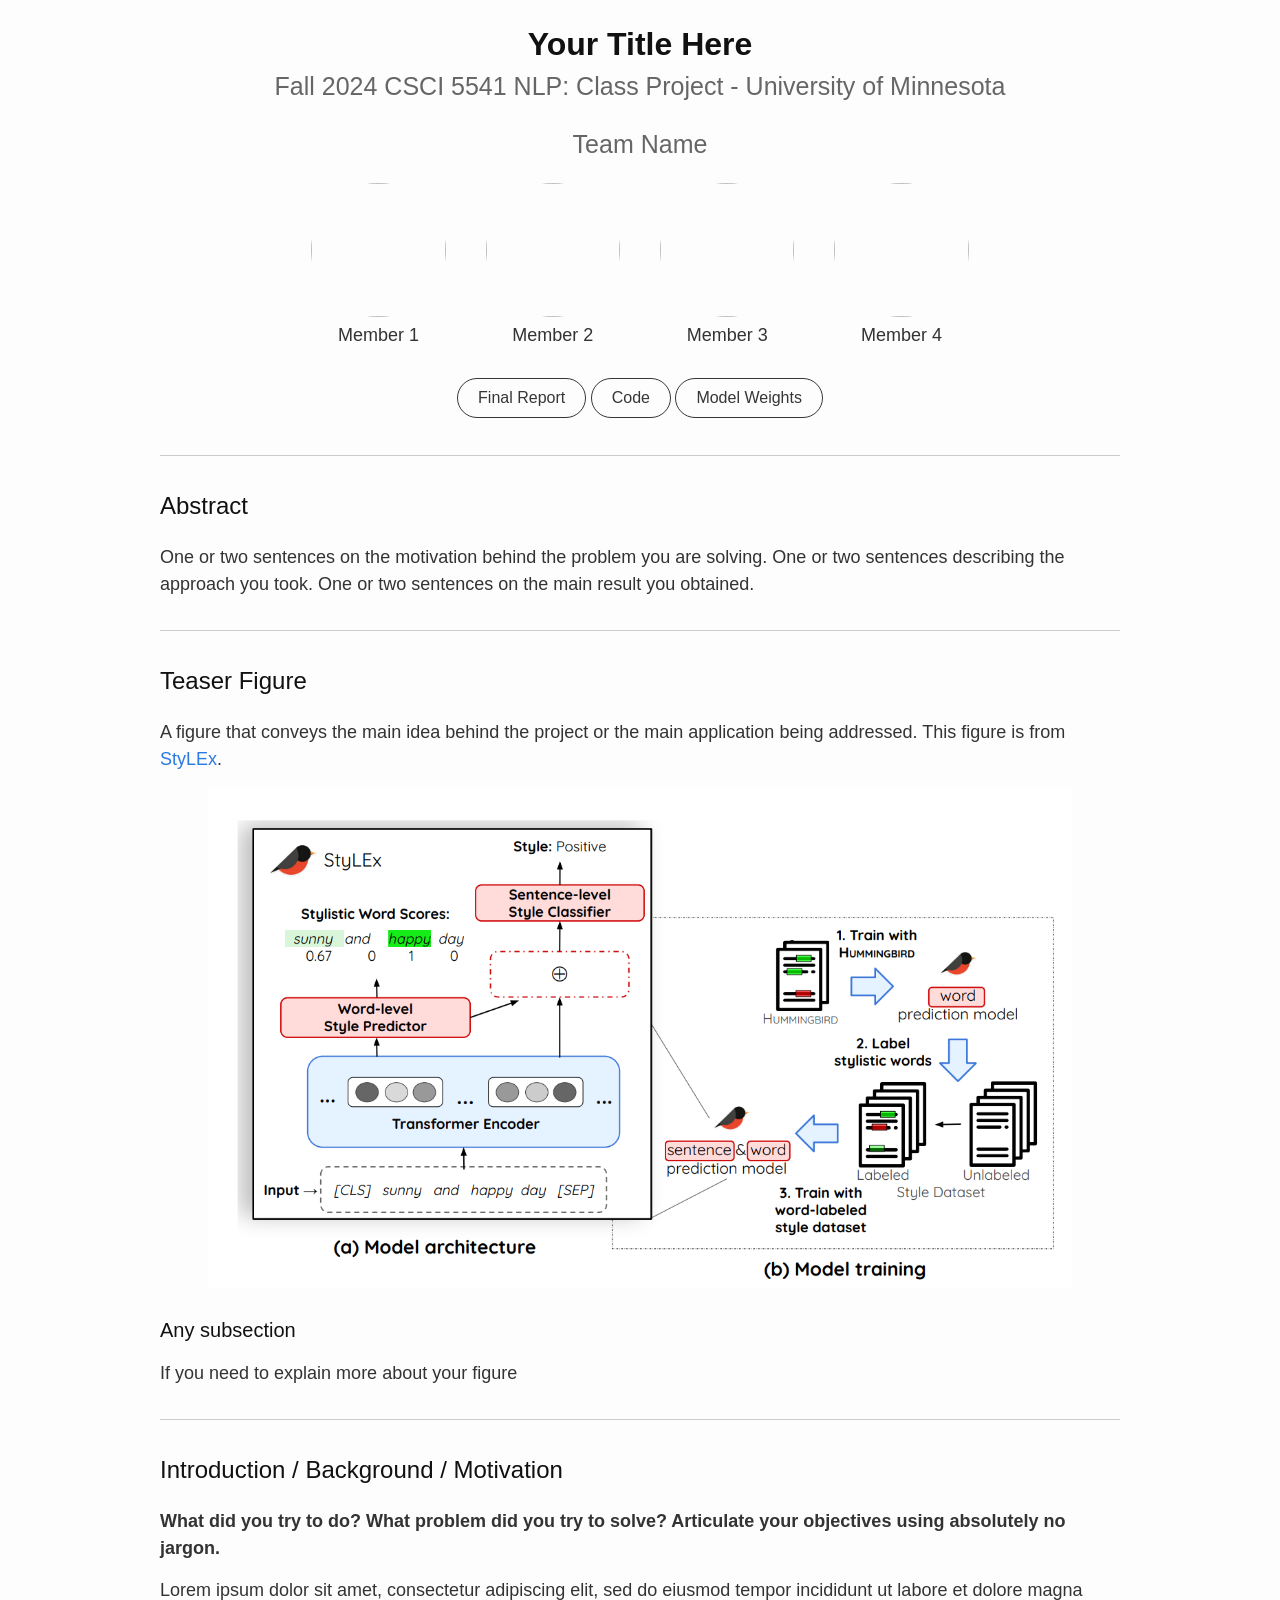
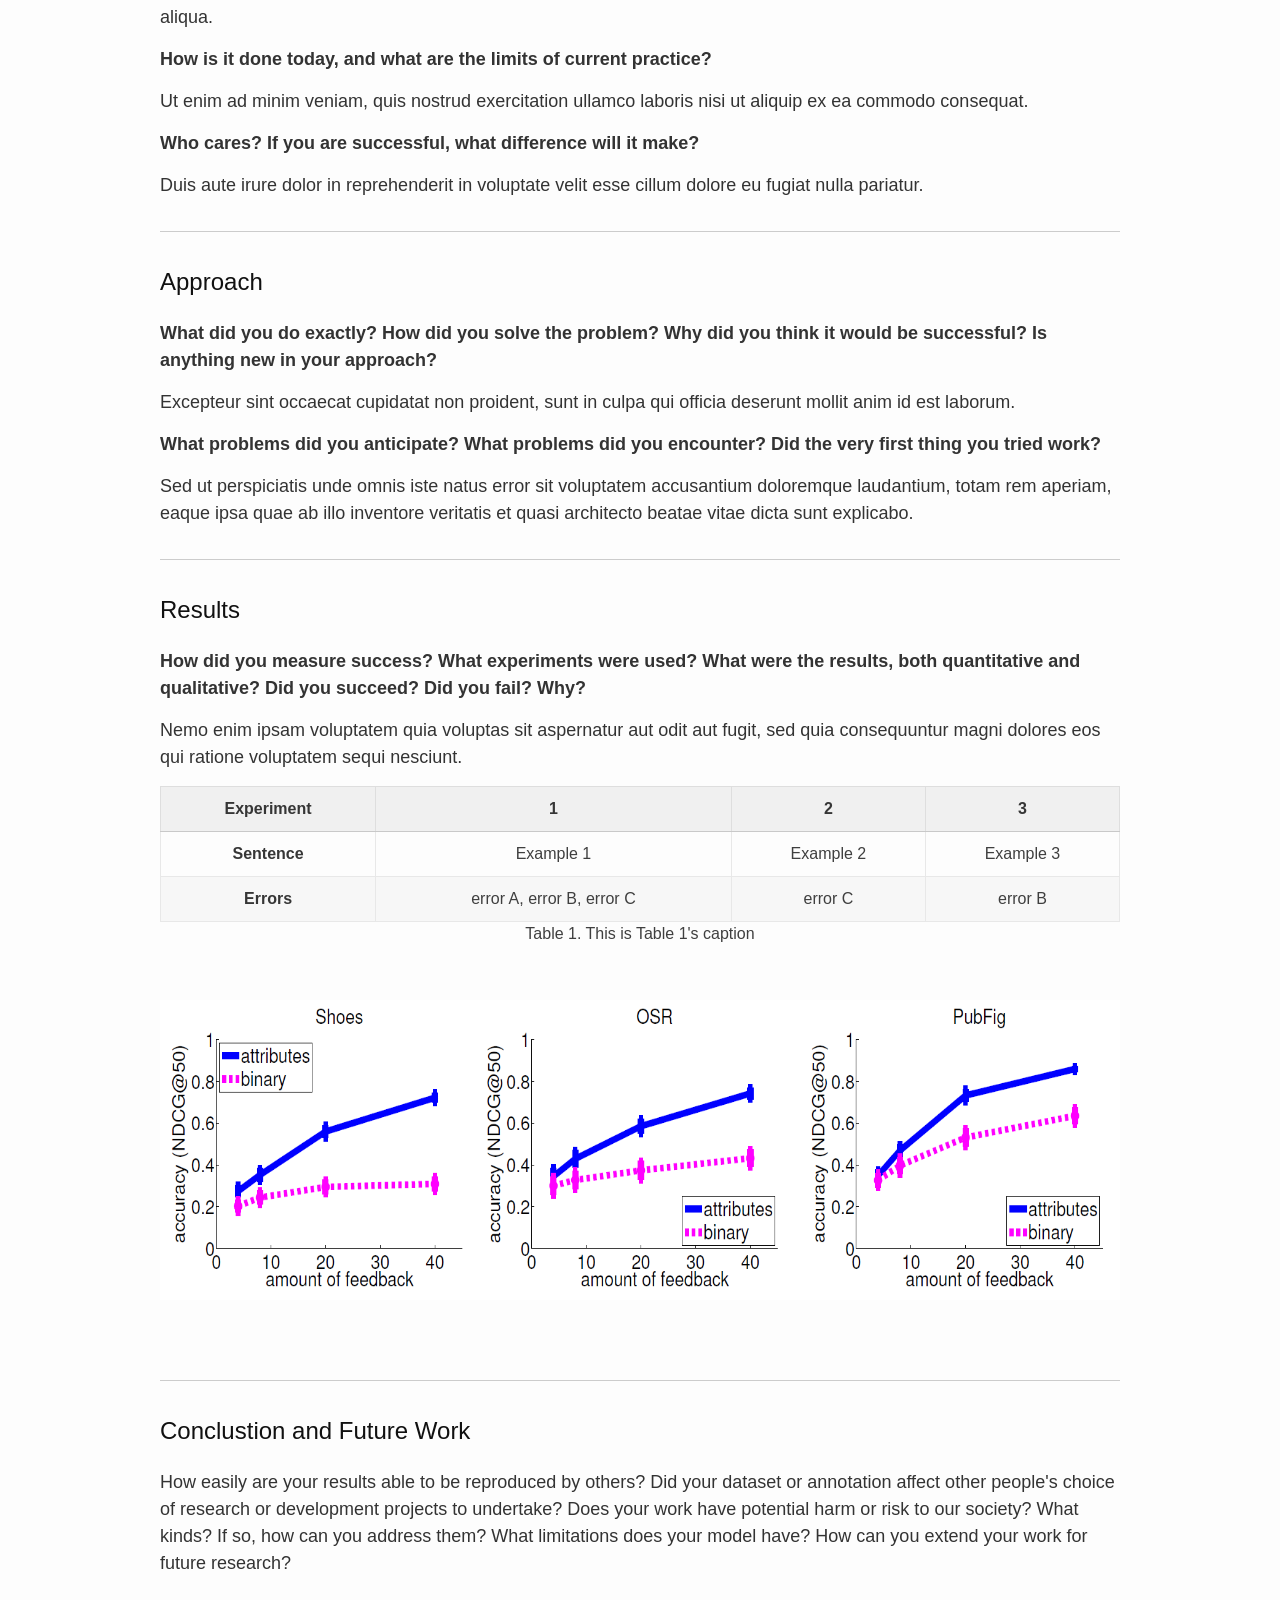
==== csci5541_webtemplate/index.html @ 24040362 "Added the website template" ====
<!DOCTYPE html>
<!-- saved from url=(0014)about:internet -->
<html lang=" en-US"><head><meta http-equiv="Content-Type" content="text/html; charset=UTF-8">
  
  <meta http-equiv="X-UA-Compatible" content="IE=edge">
  <meta name="viewport" content="width=device-width, initial-scale=1">
  <title>NLP Class Project | Fall 2024 CSCI 5541 | University of Minnesota</title>

  <link rel="stylesheet" href="./files/bulma.min.css" />

  <link rel="stylesheet" href="./files/styles.css">
  <link rel="preconnect" href="https://fonts.gstatic.com/">
  <link href="./files/css2" rel="stylesheet">
  <link href="./files/css" rel="stylesheet">


  <base href="." target="_blank"></head>


<body>
  <div>
    <div class="wrapper">
      <h1 style="font-family: &#39;Lato&#39;, sans-serif;">Your Title Here</h1>
      <h4 style="font-family: &#39;Lato&#39;, sans-serif; ">Fall 2024 CSCI 5541 NLP: Class Project - University of Minnesota</h4>
      <h4 style="font-family: &#39;Lato&#39;, sans-serif; ">Team Name</h4>

      <div class="authors-wrapper">
        
        <div class="author-container">
          <div class="author-image">
                        
              <img src="">
            
            
          </div>
          <p>
                        
              Member 1
            
          </p>
        </div>
        
        <div class="author-container">
          <div class="author-image">
            
            <img src="">
            
          </div>
          <p>
            
            Member 2
            
          </p>
        </div>
        
        <div class="author-container">
          <div class="author-image">
            
              <img src="">            
            
          </div>
          <p>
              Member 3
          </p>
        </div>
        
        <div class="author-container">
          <div class="author-image">
                        
              <img src="">
            
          </div>
          <p>
            Member 4
          </p>
        </div>
        
      </div>

      <br/>

      <div class="authors-wrapper">
        <div class="publication-links">
          <!-- Github link -->
          <span class="link-block">
            <a
              href=""
              target="_blank"
              class="external-link button is-normal is-rounded is-dark is-outlined"
            >
            <span>Final Report</span>
            </a>
          </span>
          <span class="link-block">
            <a
              href=""
              target="_blank"
              class="external-link button is-normal is-rounded is-dark is-outlined"
            >
            <span>Code</span>
            </a>
          </span>      
          <span class="link-block">
            <a
              href=""
              target="_blank"
              class="external-link button is-normal is-rounded is-dark is-outlined"
            >
            <span>Model Weights</span>
            </a>
          </span>              
        </div>
      </div>


    </div>
  </div>





  
  


  <div class="wrapper">
    <hr>
    
    <h2 id="abstract">Abstract</h2>

<p>One or two sentences on the motivation behind the problem you are solving. One or two sentences describing the approach you took. One or two sentences on the main result you obtained.</p>

<hr>

<h2 id="teaser">Teaser Figure</h2>

<p>A figure that conveys the main idea behind the project or the main application being addressed. This figure is from <a href="https://arxiv.org/pdf/2210.07469">StyLEx</a>.</p>

<p class="sys-img"><img src="./files/teaser.png" alt="imgname"></p>


<h3 id="the-timeline-and-the-highlights">Any subsection</h3>

<p>If you need to explain more about your figure</p>

<hr>

<h2 id="introduction">Introduction / Background / Motivation</h2>

<p>
<b>What did you try to do? What problem did you try to solve? Articulate your objectives using absolutely no jargon.</b>
</p>
<p>
Lorem ipsum dolor sit amet, consectetur adipiscing elit, sed do eiusmod tempor incididunt ut labore et dolore magna aliqua.
</p>

<p>
<b>How is it done today, and what are the limits of current practice?</b>
</p>
<p>
Ut enim ad minim veniam, quis nostrud exercitation ullamco laboris nisi ut aliquip ex ea commodo consequat.
<p>

<p>
<b>Who cares? If you are successful, what difference will it make?</b>
</p>
<p>
Duis aute irure dolor in reprehenderit in voluptate velit esse cillum dolore eu fugiat nulla pariatur.
</p>

<hr>

<h2 id="approach">Approach</h2>

<p>
<b>What did you do exactly? How did you solve the problem? Why did you think it would be successful? Is anything new in your approach?</b>
</p>

<p>
Excepteur sint occaecat cupidatat non proident, sunt in culpa qui officia deserunt mollit anim id est laborum.
</p>

<p>
<b>What problems did you anticipate? What problems did you encounter? Did the very first thing you tried work?</b>
</p>

<p>
Sed ut perspiciatis unde omnis iste natus error sit voluptatem accusantium doloremque laudantium, totam rem aperiam, eaque ipsa quae ab illo inventore veritatis et quasi architecto beatae vitae dicta sunt explicabo.
</p>

<hr>
    
<h2 id="results">Results</h2>
<p>
<b>How did you measure success? What experiments were used? What were the results, both quantitative and qualitative? Did you succeed? Did you fail? Why?</b>
</p>
<p>
Nemo enim ipsam voluptatem quia voluptas sit aspernatur aut odit aut fugit, sed quia consequuntur magni dolores eos qui ratione voluptatem sequi nesciunt.
</p>
<table>
  <thead>
    <tr>
      <th style="text-align: center"><strong>Experiment</strong></th>
      <th style="text-align: center">1</th>
      <th style="text-align: center">2</th>
      <th style="text-align: center">3</th>
    </tr>
  </thead>
  <tbody>
    <tr>
      <td style="text-align: center"><strong>Sentence</strong></td>
      <td style="text-align: center">Example 1</td>
      <td style="text-align: center">Example 2</td>
      <td style="text-align: center">Example 3</td>
    </tr>
    <tr>
      <td style="text-align: center"><strong>Errors</strong></td>
      <td style="text-align: center">error A, error B, error C</td>
      <td style="text-align: center">error C</td>
      <td style="text-align: center">error B</td>
    </tr>
  </tbody>
  <caption>Table 1. This is Table 1's caption</caption>
</table>
<br>
<div style="text-align: center;">
<img style="height: 300px;" alt="" src="./files/results.png">
</div>
<br><br>

<hr>



<h2 id="conclusion">Conclustion and Future Work</h2>
<p>

  How easily are your results able to be reproduced by others?
  Did your dataset or annotation affect other people's choice of research or development projects to undertake?
  Does your work have potential harm or risk to our society? What kinds? If so, how can you address them?
  What limitations does your model have? How can you extend your work for future research?</p>


<hr>


  </div>
  


</body></html>
---- csci5541_webtemplate/files/styles.css ----
/** Reset some basic elements */
body, h1, h2, h3, h4, h5, h6, p, blockquote, pre, hr, dl, dd, ol, ul, figure { margin: 0; padding: 0; }

/** Basic styling */
body { font: 400 16px/1.5 -apple-system, BlinkMacSystemFont, "Segoe UI", Roboto, Helvetica, Arial, sans-serif, "Apple Color Emoji", "Segoe UI Emoji", "Segoe UI Symbol"; color: #111; background-color: #fdfdfd; -webkit-text-size-adjust: 100%; -webkit-font-feature-settings: "kern" 1; -moz-font-feature-settings: "kern" 1; -o-font-feature-settings: "kern" 1; font-feature-settings: "kern" 1; font-kerning: normal; display: flex; min-height: 100vh; flex-direction: column; }

/** Set `margin-bottom` to maintain vertical rhythm */
h1, h2, h3, h4, h5, h6, p, blockquote, pre, ul, ol, dl, figure, .highlight { margin-bottom: 15px; }

/** `main` element */
main { display: block; /* Default value of `display` of `main` element is 'inline' in IE 11. */ }

/** Images */
img { max-width: 100%; vertical-align: middle; }

/** Figures */
figure > img { display: block; }

figcaption { font-size: 14px; }

/** Lists */
ul, ol { margin-left: 30px; }

li > ul, li > ol { margin-bottom: 0; }

/** Headings */
h1, h2, h3, h4, h5, h6 { font-weight: 400; }

/** Links */
a { color: #2a7ae2; text-decoration: none; }

a:visited { color: #1756a9; }

a:hover { color: #111; text-decoration: underline; }

.social-media-list a:hover { text-decoration: none; }

.social-media-list a:hover .username { text-decoration: underline; }

/** Blockquotes */
blockquote { color: #828282; border-left: 4px solid #e8e8e8; padding-left: 15px; font-size: 18px; letter-spacing: -1px; font-style: italic; }

blockquote > :last-child { margin-bottom: 0; }

/** Code formatting */
pre, code { font-size: 15px; border: 1px solid #e8e8e8; border-radius: 3px; background-color: #eef; }

code { padding: 1px 5px; }

pre { padding: 8px 12px; overflow-x: auto; }

pre > code { border: 0; padding-right: 0; padding-left: 0; }

/** Wrapper */
.wrapper { max-width: -webkit-calc(800px - (30px * 2)); max-width: calc(800px - (30px * 2)); margin-right: auto; margin-left: auto; padding-right: 30px; padding-left: 30px; }

@media screen and (max-width: 800px) { .wrapper { max-width: -webkit-calc(800px - (30px)); max-width: calc(800px - (30px)); padding-right: 15px; padding-left: 15px; } }

/** Clearfix */
.footer-col-wrapper:after, .wrapper:after { content: ""; display: table; clear: both; }

/** Icons */
.svg-icon { width: 16px; height: 16px; display: inline-block; fill: #828282; padding-right: 5px; vertical-align: text-top; }

.social-media-list li + li { padding-top: 5px; }

/** Tables */
table { margin-bottom: 30px; width: 100%; text-align: left; color: #3f3f3f; border-collapse: collapse; border: 1px solid #e8e8e8; }

table tr:nth-child(even) { background-color: #f7f7f7; }

table th, table td { padding: 10px 15px; }

table th { background-color: #f0f0f0; border: 1px solid #dedede; border-bottom-color: #c9c9c9; }

table td { border: 1px solid #e8e8e8; }

/** Site header */
.site-header { border-top: 5px solid #424242; border-bottom: 1px solid #e8e8e8; min-height: 55.95px; position: relative; }

.site-title { font-size: 26px; font-weight: 300; line-height: 54px; letter-spacing: -1px; margin-bottom: 0; float: left; }

.site-title, .site-title:visited { color: #424242; }

.site-nav { float: right; line-height: 54px; }

.site-nav .nav-trigger { display: none; }

.site-nav .menu-icon { display: none; }

.site-nav .page-link { color: #111; line-height: 1.5; }

.site-nav .page-link:not(:last-child) { margin-right: 20px; }

@media screen and (max-width: 600px) { .site-nav { position: absolute; top: 9px; right: 15px; background-color: #fdfdfd; border: 1px solid #e8e8e8; border-radius: 5px; text-align: right; } .site-nav label[for="nav-trigger"] { display: block; float: right; width: 36px; height: 36px; z-index: 2; cursor: pointer; } .site-nav .menu-icon { display: block; float: right; width: 36px; height: 26px; line-height: 0; padding-top: 10px; text-align: center; } .site-nav .menu-icon > svg { fill: #424242; } .site-nav input ~ .trigger { clear: both; display: none; } .site-nav input:checked ~ .trigger { display: block; padding-bottom: 5px; } .site-nav .page-link { display: block; padding: 5px 10px; margin-left: 20px; } .site-nav .page-link:not(:last-child) { margin-right: 0; } }

/** Site footer */
.site-footer { border-top: 1px solid #e8e8e8; padding: 30px 0; }

.footer-heading { font-size: 18px; margin-bottom: 15px; }

.contact-list, .social-media-list { list-style: none; margin-left: 0; }

.footer-col-wrapper { font-size: 15px; color: #828282; margin-left: -15px; }

.footer-col { float: left; margin-bottom: 15px; padding-left: 15px; }

.footer-col-1 { width: -webkit-calc(35% - (30px / 2)); width: calc(35% - (30px / 2)); }

.footer-col-2 { width: -webkit-calc(20% - (30px / 2)); width: calc(20% - (30px / 2)); }

.footer-col-3 { width: -webkit-calc(45% - (30px / 2)); width: calc(45% - (30px / 2)); }

@media screen and (max-width: 800px) { .footer-col-1, .footer-col-2 { width: -webkit-calc(50% - (30px / 2)); width: calc(50% - (30px / 2)); } .footer-col-3 { width: -webkit-calc(100% - (30px / 2)); width: calc(100% - (30px / 2)); } }

@media screen and (max-width: 600px) { .footer-col { float: none; width: -webkit-calc(100% - (30px / 2)); width: calc(100% - (30px / 2)); } }

/** Page content */
.page-content { padding: 30px 0; flex: 1; }

.page-heading { font-size: 32px; }

.post-list-heading { font-size: 28px; }

.post-list { margin-left: 0; list-style: none; }

.post-list > li { margin-bottom: 30px; }

.post-meta { font-size: 14px; color: #828282; }

.post-link { display: block; font-size: 24px; }

/** Posts */
.post-header { margin-bottom: 30px; }

.post-title { font-size: 42px; letter-spacing: -1px; line-height: 1; }

@media screen and (max-width: 800px) { .post-title { font-size: 36px; } }

.post-content { margin-bottom: 30px; }

.post-content h2 { font-size: 32px; }

@media screen and (max-width: 800px) { .post-content h2 { font-size: 28px; } }

.post-content h3 { font-size: 26px; }

@media screen and (max-width: 800px) { .post-content h3 { font-size: 22px; } }

.post-content h4 { font-size: 20px; }

@media screen and (max-width: 800px) { .post-content h4 { font-size: 18px; } }

/** Syntax highlighting styles */
.highlight { background: #fff; }

.highlighter-rouge .highlight { background: #eef; }

.highlight .c { color: #998; font-style: italic; }

.highlight .err { color: #a61717; background-color: #e3d2d2; }

.highlight .k { font-weight: bold; }

.highlight .o { font-weight: bold; }

.highlight .cm { color: #998; font-style: italic; }

.highlight .cp { color: #999; font-weight: bold; }

.highlight .c1 { color: #998; font-style: italic; }

.highlight .cs { color: #999; font-weight: bold; font-style: italic; }

.highlight .gd { color: #000; background-color: #fdd; }

.highlight .gd .x { color: #000; background-color: #faa; }

.highlight .ge { font-style: italic; }

.highlight .gr { color: #a00; }

.highlight .gh { color: #999; }

.highlight .gi { color: #000; background-color: #dfd; }

.highlight .gi .x { color: #000; background-color: #afa; }

.highlight .go { color: #888; }

.highlight .gp { color: #555; }

.highlight .gs { font-weight: bold; }

.highlight .gu { color: #aaa; }

.highlight .gt { color: #a00; }

.highlight .kc { font-weight: bold; }

.highlight .kd { font-weight: bold; }

.highlight .kp { font-weight: bold; }

.highlight .kr { font-weight: bold; }

.highlight .kt { color: #458; font-weight: bold; }

.highlight .m { color: #099; }

.highlight .s { color: #d14; }

.highlight .na { color: #008080; }

.highlight .nb { color: #0086B3; }

.highlight .nc { color: #458; font-weight: bold; }

.highlight .no { color: #008080; }

.highlight .ni { color: #800080; }

.highlight .ne { color: #900; font-weight: bold; }

.highlight .nf { color: #900; font-weight: bold; }

.highlight .nn { color: #555; }

.highlight .nt { color: #000080; }

.highlight .nv { color: #008080; }

.highlight .ow { font-weight: bold; }

.highlight .w { color: #bbb; }

.highlight .mf { color: #099; }

.highlight .mh { color: #099; }

.highlight .mi { color: #099; }

.highlight .mo { color: #099; }

.highlight .sb { color: #d14; }

.highlight .sc { color: #d14; }

.highlight .sd { color: #d14; }

.highlight .s2 { color: #d14; }

.highlight .se { color: #d14; }

.highlight .sh { color: #d14; }

.highlight .si { color: #d14; }

.highlight .sx { color: #d14; }

.highlight .sr { color: #009926; }

.highlight .s1 { color: #d14; }

.highlight .ss { color: #990073; }

.highlight .bp { color: #999; }

.highlight .vc { color: #008080; }

.highlight .vg { color: #008080; }

.highlight .vi { color: #008080; }

.highlight .il { color: #099; }

.wrapper { max-width: calc(1000px - (10px * 2)); padding-right: 10px; padding-left: 10px; }

h1 { font-weight: bold; font-size: 32px; margin-top: 20px; margin-bottom: 0px; text-align: center; }

hr { margin-top: 32px; margin-bottom: 32px; background-color: #ccc; border: 0px; height: 1px; }

h4 { color: #666; font-size: 25px; margin-bottom: 20px; text-align: center; }

h2 { font-size: 24px; margin-bottom: 20px; }

h3 { font-size: 20px; padding-top: 12px; }

p { font-size: 18px; color: #333; font-weight: 300; }

.video-wrapper { text-align: center; margin-bottom: 20px; position: relative; width: 100%; padding-bottom: 56.25%; }

iframe { position: absolute; width: 100%; height: 100%; left: 0; top: 0; }

.links-wrapper { display: flex; flex-direction: row; align-items: flex-start; justify-content: center; gap: 40px; text-align: center; }


.authors-wrapper { display: flex; flex-direction: row; align-items: flex-start; justify-content: center; gap: 40px; text-align: center; }


.author-container { width: 14%; align-self: flex-start; }

.author-container p { margin-bottom: 0px; font-size: 18px; }

.author-image { position: relative; width: 100%; padding-bottom: 100%; margin-bottom: 5px; }

.author-image img { position: absolute; width: 100%; height: 100%; top: 0; left: 0; border-radius: 50%; }

.center { text-align: center; }

.acknowledgement { color: #999; font-size: 12px; }

.logos { text-align: center; }

.logos img { padding: 0 4px 0 4px; height: 28px; }

.img-left { display: inline-block; width: 45%; }

.text-right { display: inline-block; width: calc(54% - 16px); margin-left: 16px; vertical-align: middle; }

.quote { width: 70%; margin-left: 15%; }

pre { display: block; font-size: 14px; color: #333; word-break: break-all; word-wrap: break-word; background-color: #f5f5f5; border: 1px solid #ccc; border-radius: 4px; }

.sys-img { width: 90%; margin-left: 5%; }

.sys-img-small { width: 70%; margin-left: 15%; }

.sys-icon-img img { width: 25px; }

.links p { margin-bottom: 10px; }

@media (max-width: 600px) { h4 { font-size: 20px; } h2 { font-size: 20px; } h3 { font-size: 16px; } p { font-size: 14px; } .author-container p { font-size: 10px; } pre { font-size: 10px; } .wrapper { max-width: calc(100vw - 20px); padding-right: 10px; padding-left: 10px; } .authors-wrapper { display: flex; flex-direction: row; align-items: flex-start; justify-content: center; gap: 10px; text-align: center; } .author-container { width: 12%; align-self: flex-start; } .img-left { display: block; text-align: center; width: 70%; margin-left: 15%; } .text-right { width: 100%; margin-left: 0px; } .sys-img { width: 100%; margin-left: 0; } }

caption {
    caption-side: bottom;
}
/*# sourceMappingURL=styles.css.map */




.link-block a {
    margin-top: 5px;
    margin-bottom: 5px;
}
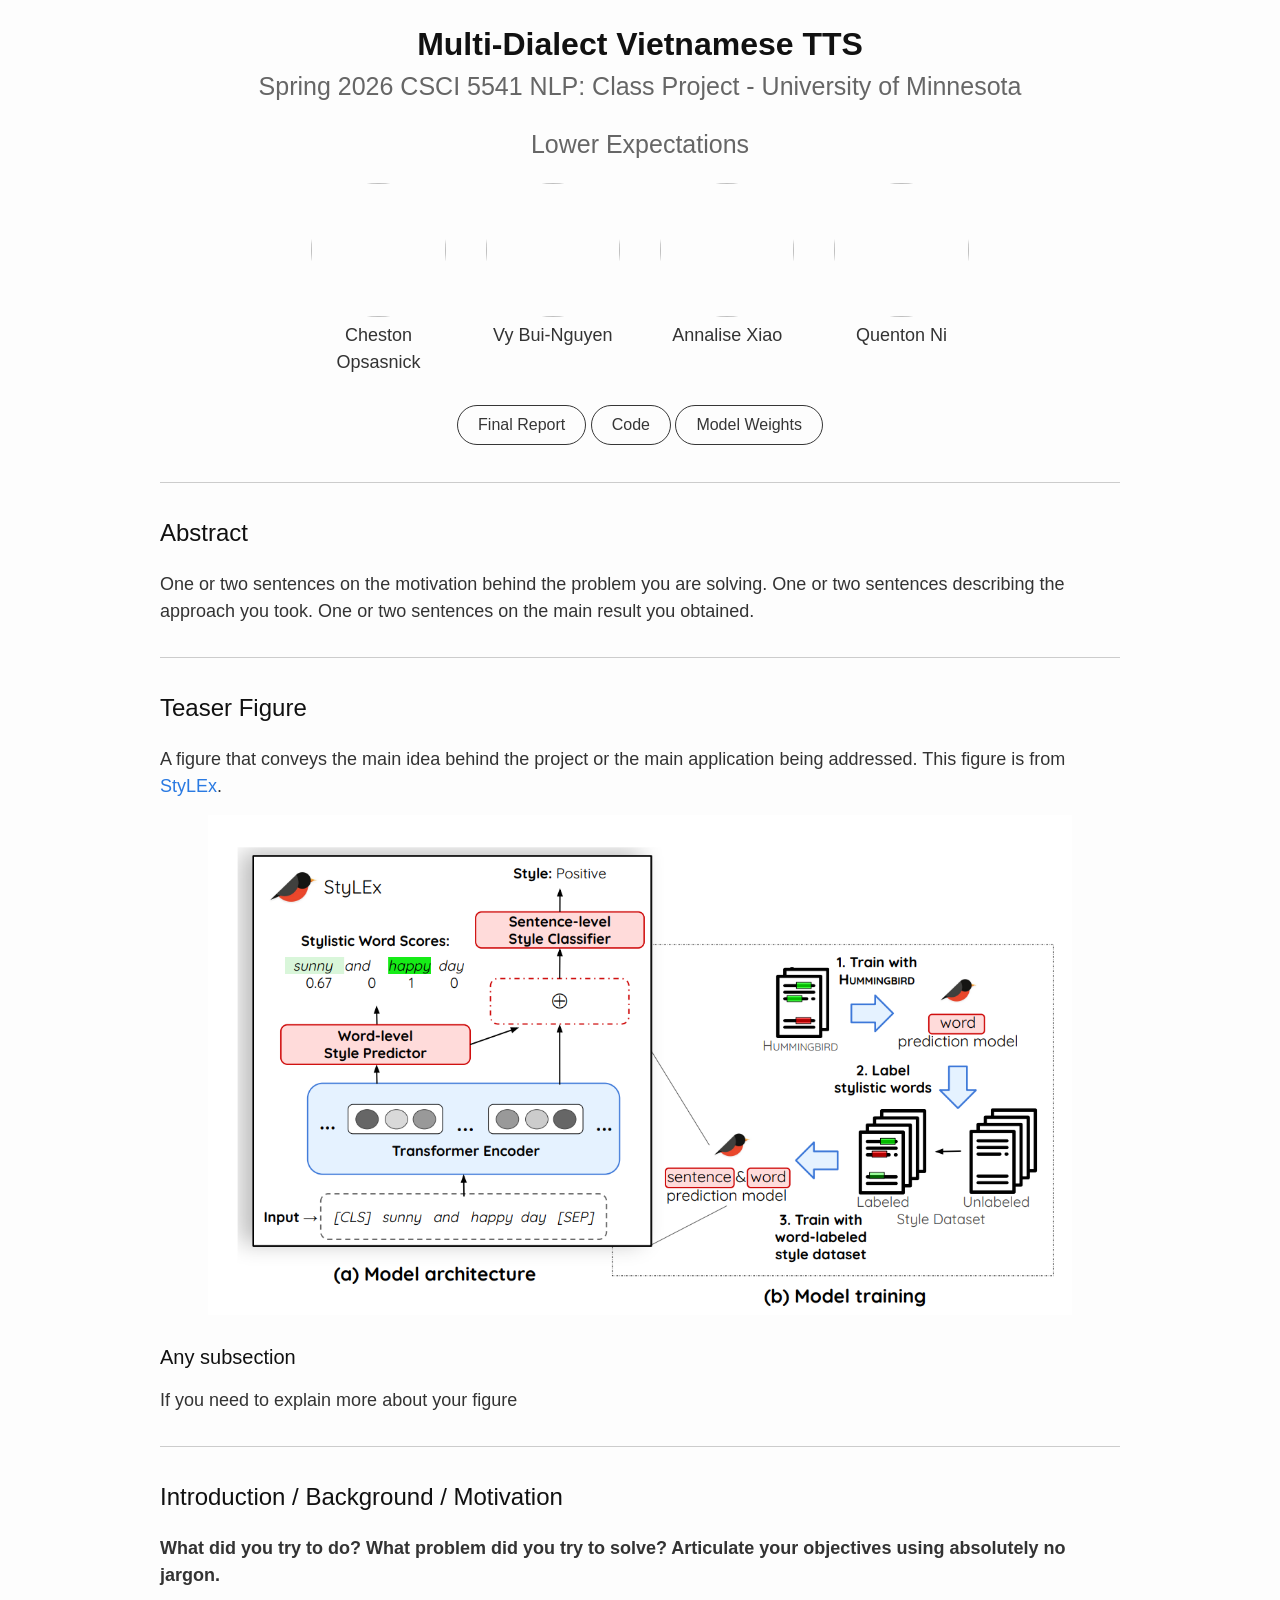
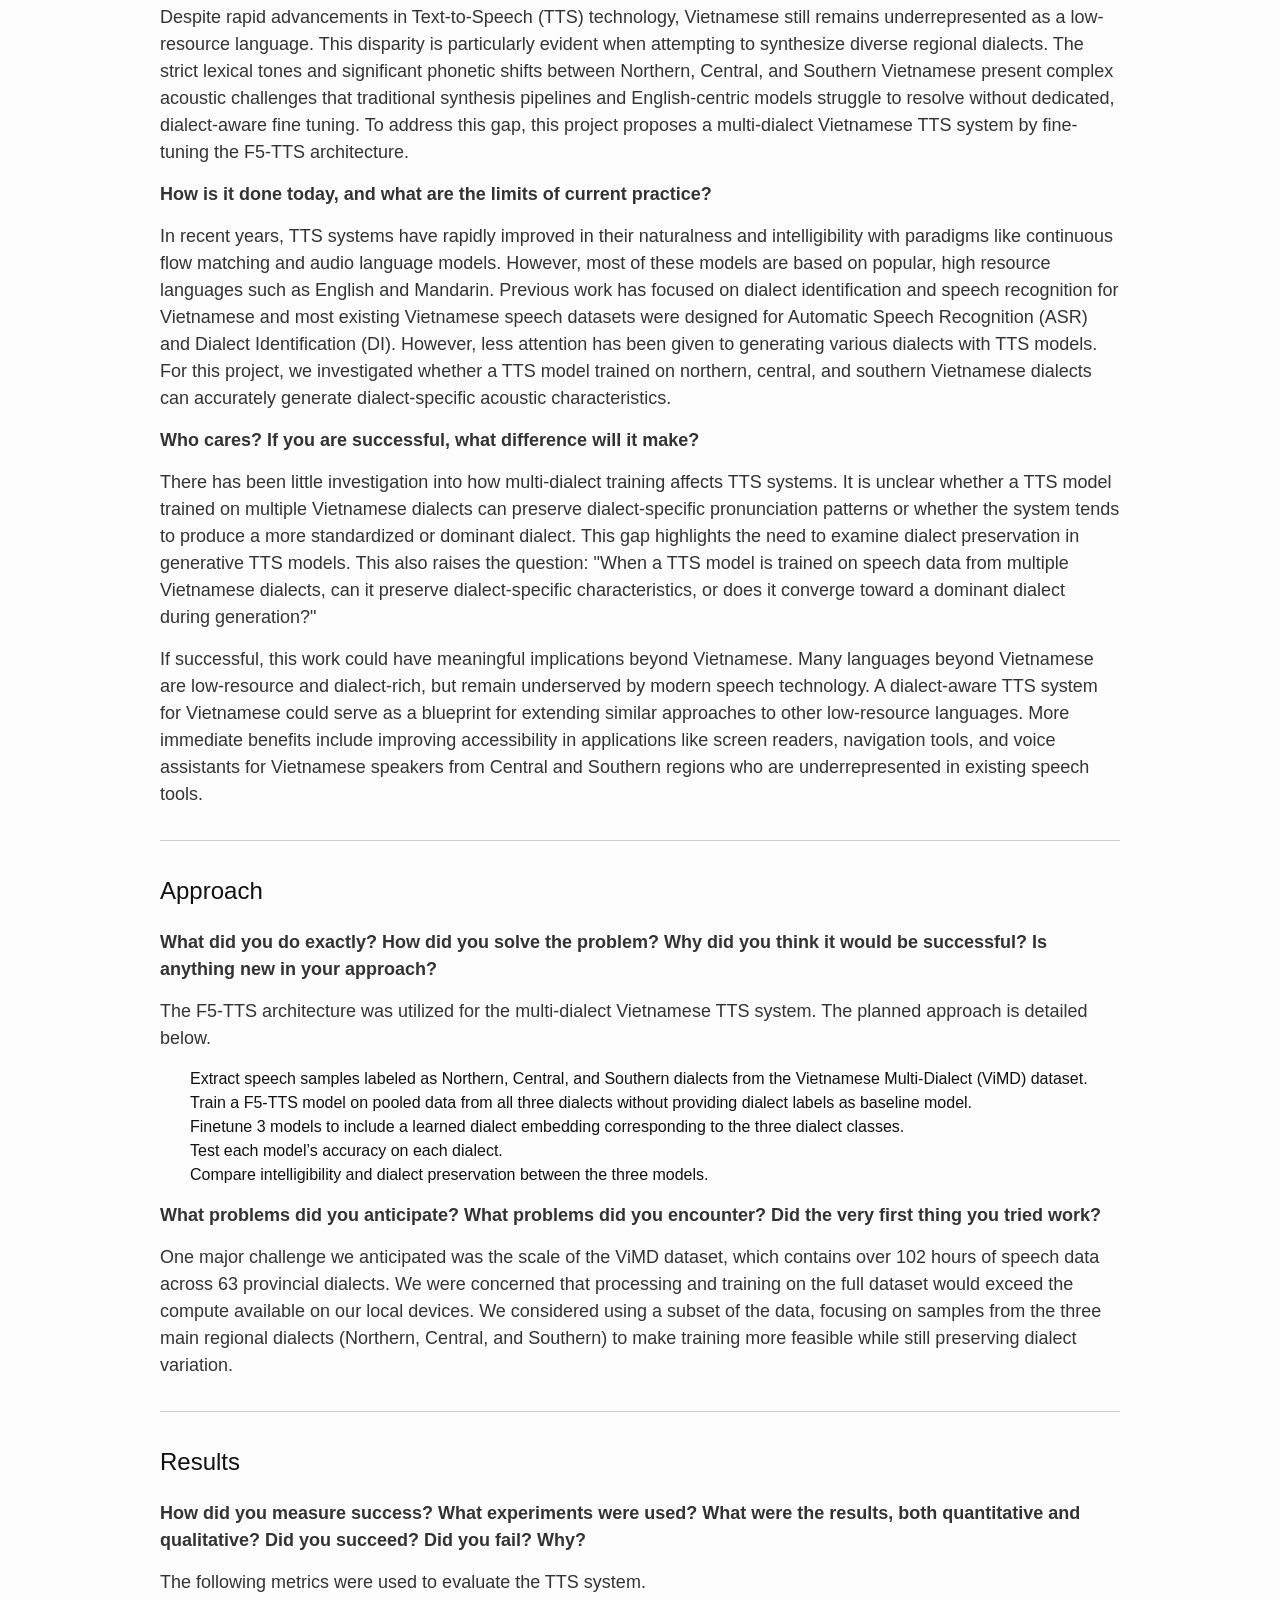
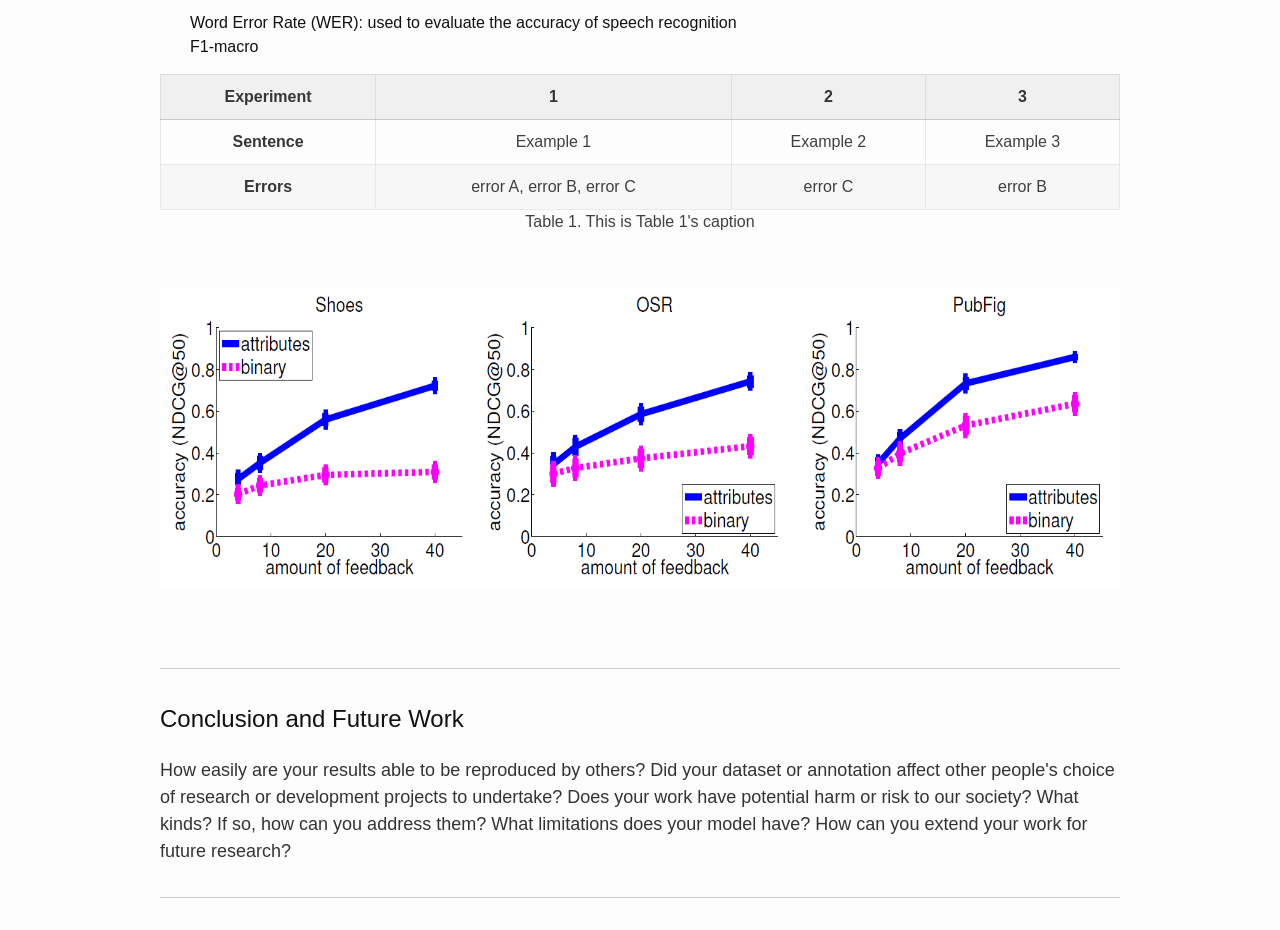
==== commit bab16631: "initial fill-in for the webpage" ====
--- a/csci5541_webtemplate/index.html
+++ b/csci5541_webtemplate/index.html
@@ -4,7 +4,7 @@
   
   <meta http-equiv="X-UA-Compatible" content="IE=edge">
   <meta name="viewport" content="width=device-width, initial-scale=1">
-  <title>NLP Class Project | Fall 2024 CSCI 5541 | University of Minnesota</title>
+  <title>NLP Class Project | Spring 2026 CSCI 5541 | University of Minnesota</title>
 
   <link rel="stylesheet" href="./files/bulma.min.css" />
 
@@ -20,9 +20,9 @@
 <body>
   <div>
     <div class="wrapper">
-      <h1 style="font-family: &#39;Lato&#39;, sans-serif;">Your Title Here</h1>
-      <h4 style="font-family: &#39;Lato&#39;, sans-serif; ">Fall 2024 CSCI 5541 NLP: Class Project - University of Minnesota</h4>
-      <h4 style="font-family: &#39;Lato&#39;, sans-serif; ">Team Name</h4>
+      <h1 style="font-family: &#39;Lato&#39;, sans-serif;">Multi-Dialect Vietnamese TTS</h1>
+      <h4 style="font-family: &#39;Lato&#39;, sans-serif; ">Spring 2026 CSCI 5541 NLP: Class Project - University of Minnesota</h4>
+      <h4 style="font-family: &#39;Lato&#39;, sans-serif; ">Lower Expectations</h4>
 
       <div class="authors-wrapper">
         
@@ -35,7 +35,7 @@
           </div>
           <p>
                         
-              Member 1
+              Cheston Opsasnick
             
           </p>
         </div>
@@ -48,7 +48,7 @@
           </div>
           <p>
             
-            Member 2
+            Vy Bui-Nguyen
             
           </p>
         </div>
@@ -60,7 +60,7 @@
             
           </div>
           <p>
-              Member 3
+              Annalise Xiao
           </p>
         </div>
         
@@ -71,7 +71,7 @@
             
           </div>
           <p>
-            Member 4
+            Quenton Ni
           </p>
         </div>
         
@@ -117,13 +117,6 @@
   </div>
 
 
-
-
-
-  
-  
-
-
   <div class="wrapper">
     <hr>
     
@@ -152,21 +145,30 @@
 <b>What did you try to do? What problem did you try to solve? Articulate your objectives using absolutely no jargon.</b>
 </p>
 <p>
-Lorem ipsum dolor sit amet, consectetur adipiscing elit, sed do eiusmod tempor incididunt ut labore et dolore magna aliqua.
+Despite rapid advancements in Text-to-Speech (TTS) technology, Vietnamese still remains underrepresented as a low-resource language. This disparity is particularly evident when attempting to synthesize diverse regional dialects. 
+The strict lexical tones and significant phonetic shifts between Northern, Central, and Southern Vietnamese present complex acoustic challenges that traditional synthesis pipelines and English-centric models struggle to resolve without dedicated, dialect-aware fine tuning.
+To address this gap, this project proposes a multi-dialect Vietnamese TTS system by fine-tuning the F5-TTS architecture. 
 </p>
 
 <p>
 <b>How is it done today, and what are the limits of current practice?</b>
 </p>
 <p>
-Ut enim ad minim veniam, quis nostrud exercitation ullamco laboris nisi ut aliquip ex ea commodo consequat.
+In recent years, TTS systems have rapidly improved in their naturalness and intelligibility with paradigms like continuous flow matching and audio language models.  However, most of these models are based on popular, high resource languages such as English and Mandarin.
+Previous work has focused on dialect identification and speech recognition for Vietnamese and most existing Vietnamese speech datasets were designed for Automatic Speech Recognition (ASR) and Dialect Identification (DI).
+However, less attention has been given to generating various dialects with TTS models. For this project, we investigated whether a TTS model trained on northern, central, and southern Vietnamese dialects can accurately generate dialect-specific acoustic characteristics. 
 <p>
 
 <p>
 <b>Who cares? If you are successful, what difference will it make?</b>
 </p>
 <p>
-Duis aute irure dolor in reprehenderit in voluptate velit esse cillum dolore eu fugiat nulla pariatur.
+There has been little investigation into how multi-dialect training affects TTS systems. It is unclear whether a TTS model trained on multiple Vietnamese dialects can preserve dialect-specific pronunciation patterns or whether the system tends to produce a more standardized or dominant dialect. 
+This gap highlights the need to examine dialect preservation in generative TTS models. This also raises the question: "When a TTS model is trained on speech data from multiple Vietnamese dialects, can it preserve dialect-specific characteristics, or does it converge toward a dominant dialect during generation?"
+</p>
+<p>
+If successful, this work could have meaningful implications beyond Vietnamese. Many languages beyond Vietnamese are low-resource and dialect-rich, but remain underserved by modern speech technology. A dialect-aware TTS system for Vietnamese could serve as a blueprint for extending similar approaches to other low-resource languages.
+More immediate benefits include improving accessibility in applications like screen readers, navigation tools, and voice assistants for Vietnamese speakers from Central and Southern regions who are underrepresented in existing speech tools.
 </p>
 
 <hr>
@@ -178,7 +180,15 @@
 </p>
 
 <p>
-Excepteur sint occaecat cupidatat non proident, sunt in culpa qui officia deserunt mollit anim id est laborum.
+The F5-TTS architecture was utilized for the multi-dialect Vietnamese TTS system.
+The planned approach is detailed below.
+  <ul>
+    <li>Extract speech samples labeled as Northern, Central, and Southern dialects from the Vietnamese Multi-Dialect (ViMD) dataset.</li>
+    <li>Train a F5-TTS model on pooled data from all three dialects without providing dialect labels as baseline model.</li>
+    <li>Finetune 3 models to include a learned dialect embedding corresponding to the three dialect classes.</li>
+    <li>Test each model’s accuracy on each dialect.</li>
+    <li>Compare intelligibility and dialect preservation between the three models.</li>
+  </ul> 
 </p>
 
 <p>
@@ -186,7 +196,8 @@
 </p>
 
 <p>
-Sed ut perspiciatis unde omnis iste natus error sit voluptatem accusantium doloremque laudantium, totam rem aperiam, eaque ipsa quae ab illo inventore veritatis et quasi architecto beatae vitae dicta sunt explicabo.
+One major challenge we anticipated was the scale of the ViMD dataset, which contains over 102 hours of speech data across 63 provincial dialects. We were concerned that processing and training on the full dataset would exceed the compute available on our local devices.
+We considered using a subset of the data, focusing on samples from the three main regional dialects (Northern, Central, and Southern) to make training more feasible while still preserving dialect variation.
 </p>
 
 <hr>
@@ -196,8 +207,13 @@
 <b>How did you measure success? What experiments were used? What were the results, both quantitative and qualitative? Did you succeed? Did you fail? Why?</b>
 </p>
 <p>
-Nemo enim ipsam voluptatem quia voluptas sit aspernatur aut odit aut fugit, sed quia consequuntur magni dolores eos qui ratione voluptatem sequi nesciunt.
-</p>
+The following metrics were used to evaluate the TTS system.
+<ul>
+  <li>Word Error Rate (WER): used to evaluate the accuracy of speech recognition</li>
+  <li>F1-macro</li>
+</ul>
+</p>
+
 <table>
   <thead>
     <tr>
@@ -233,7 +249,7 @@
 
 
 
-<h2 id="conclusion">Conclustion and Future Work</h2>
+<h2 id="conclusion">Conclusion and Future Work</h2>
 <p>
 
   How easily are your results able to be reproduced by others?
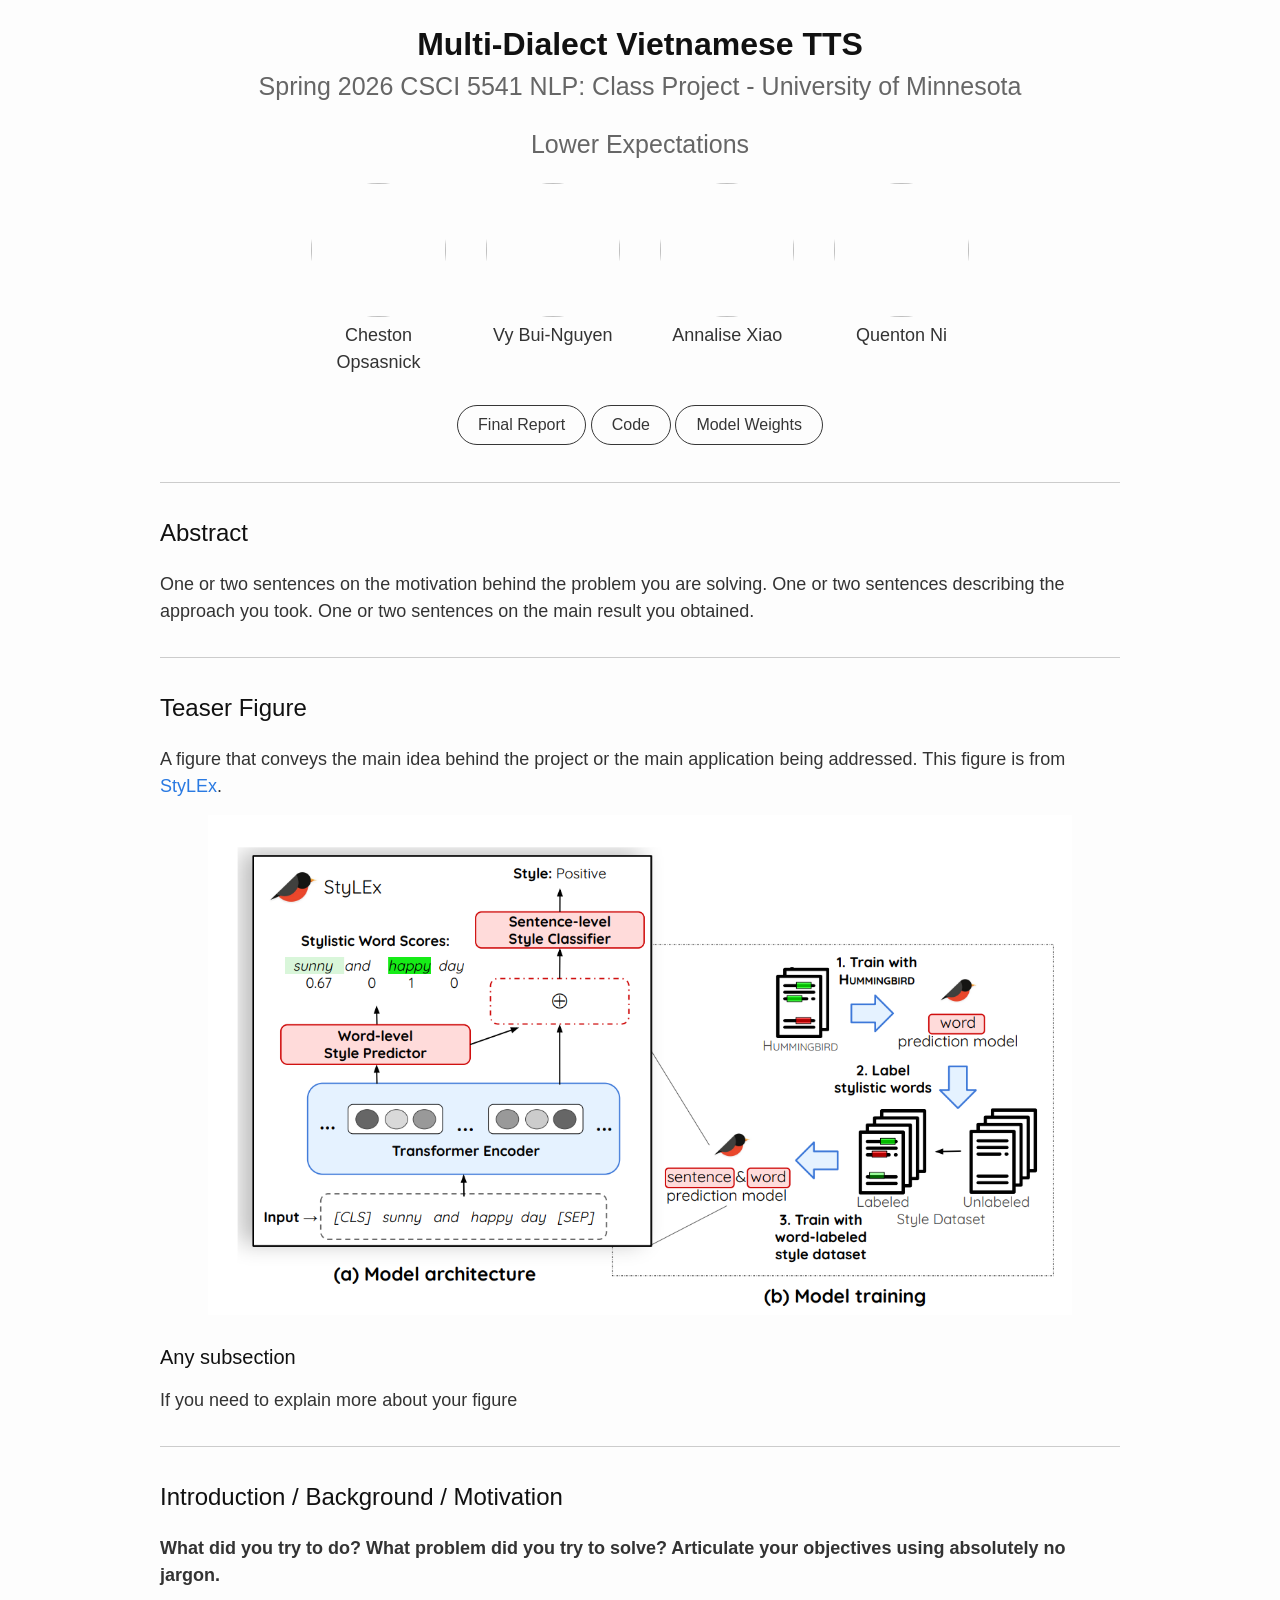
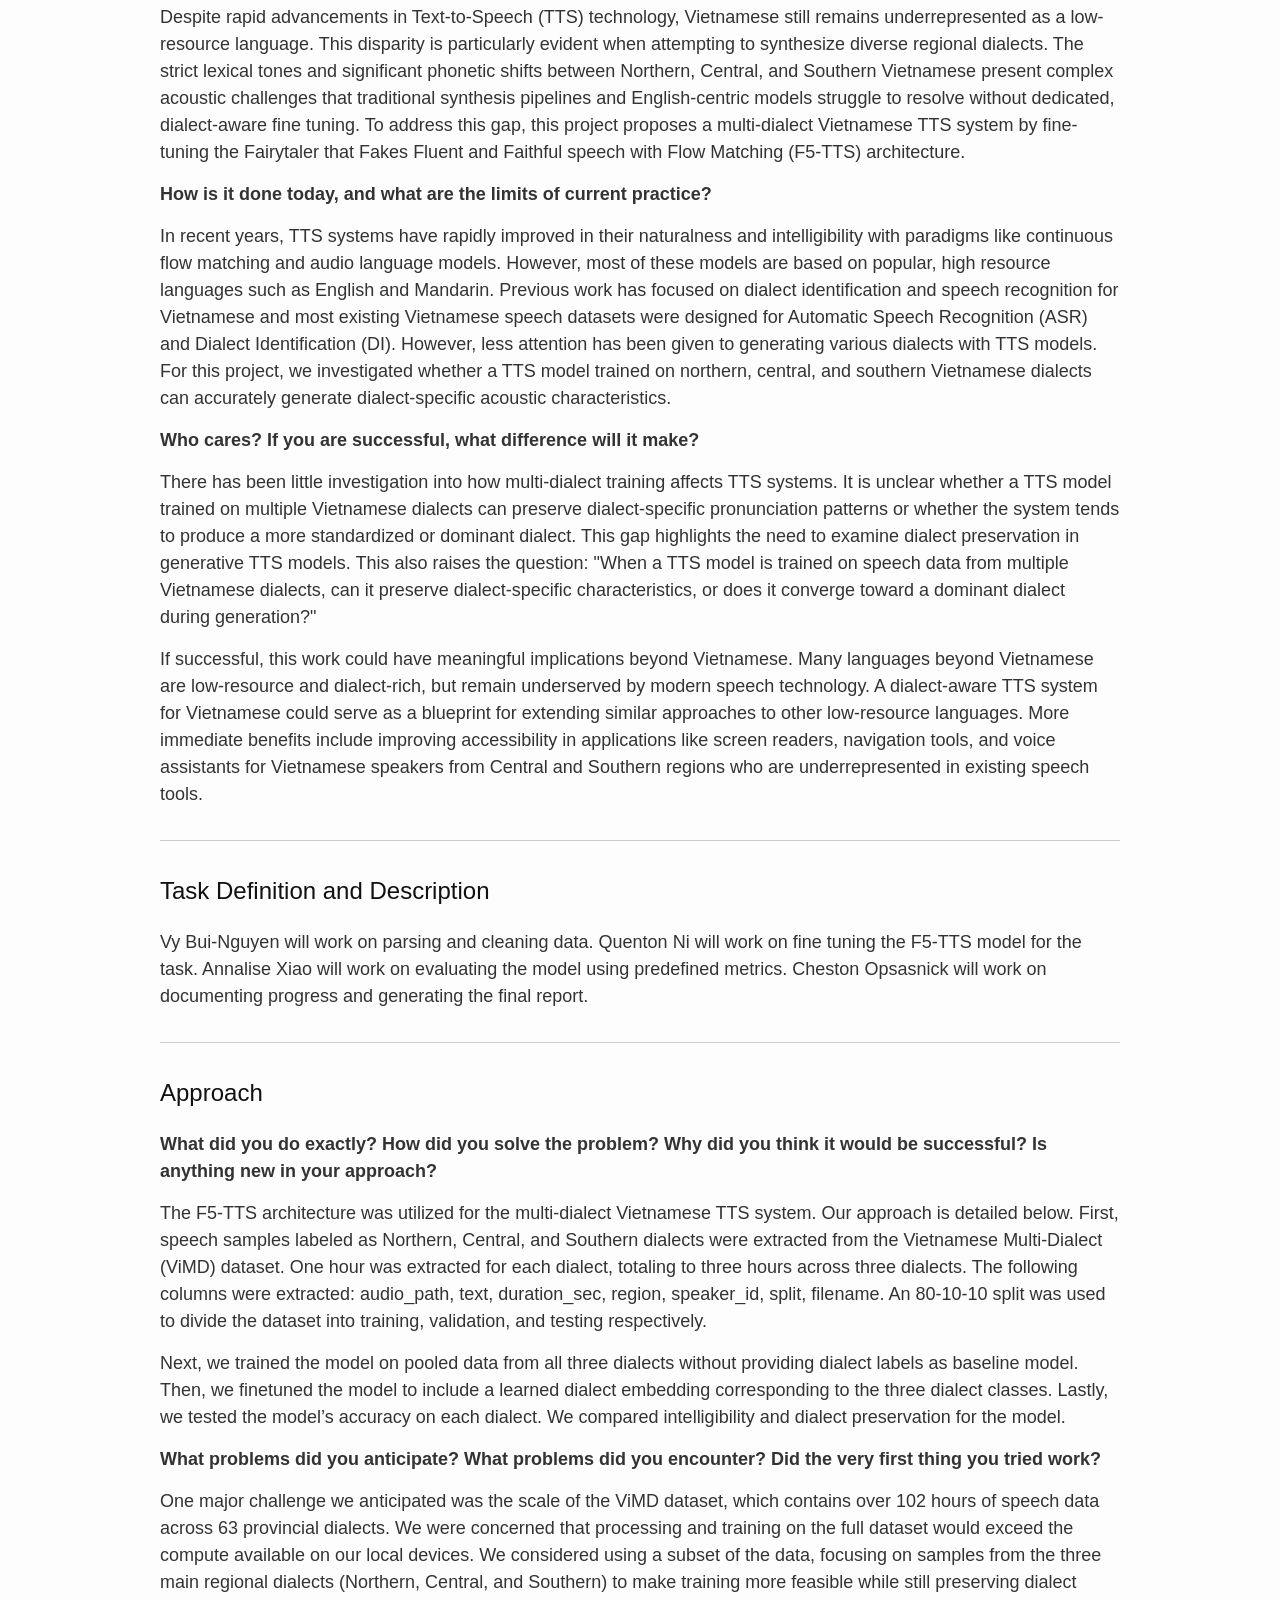
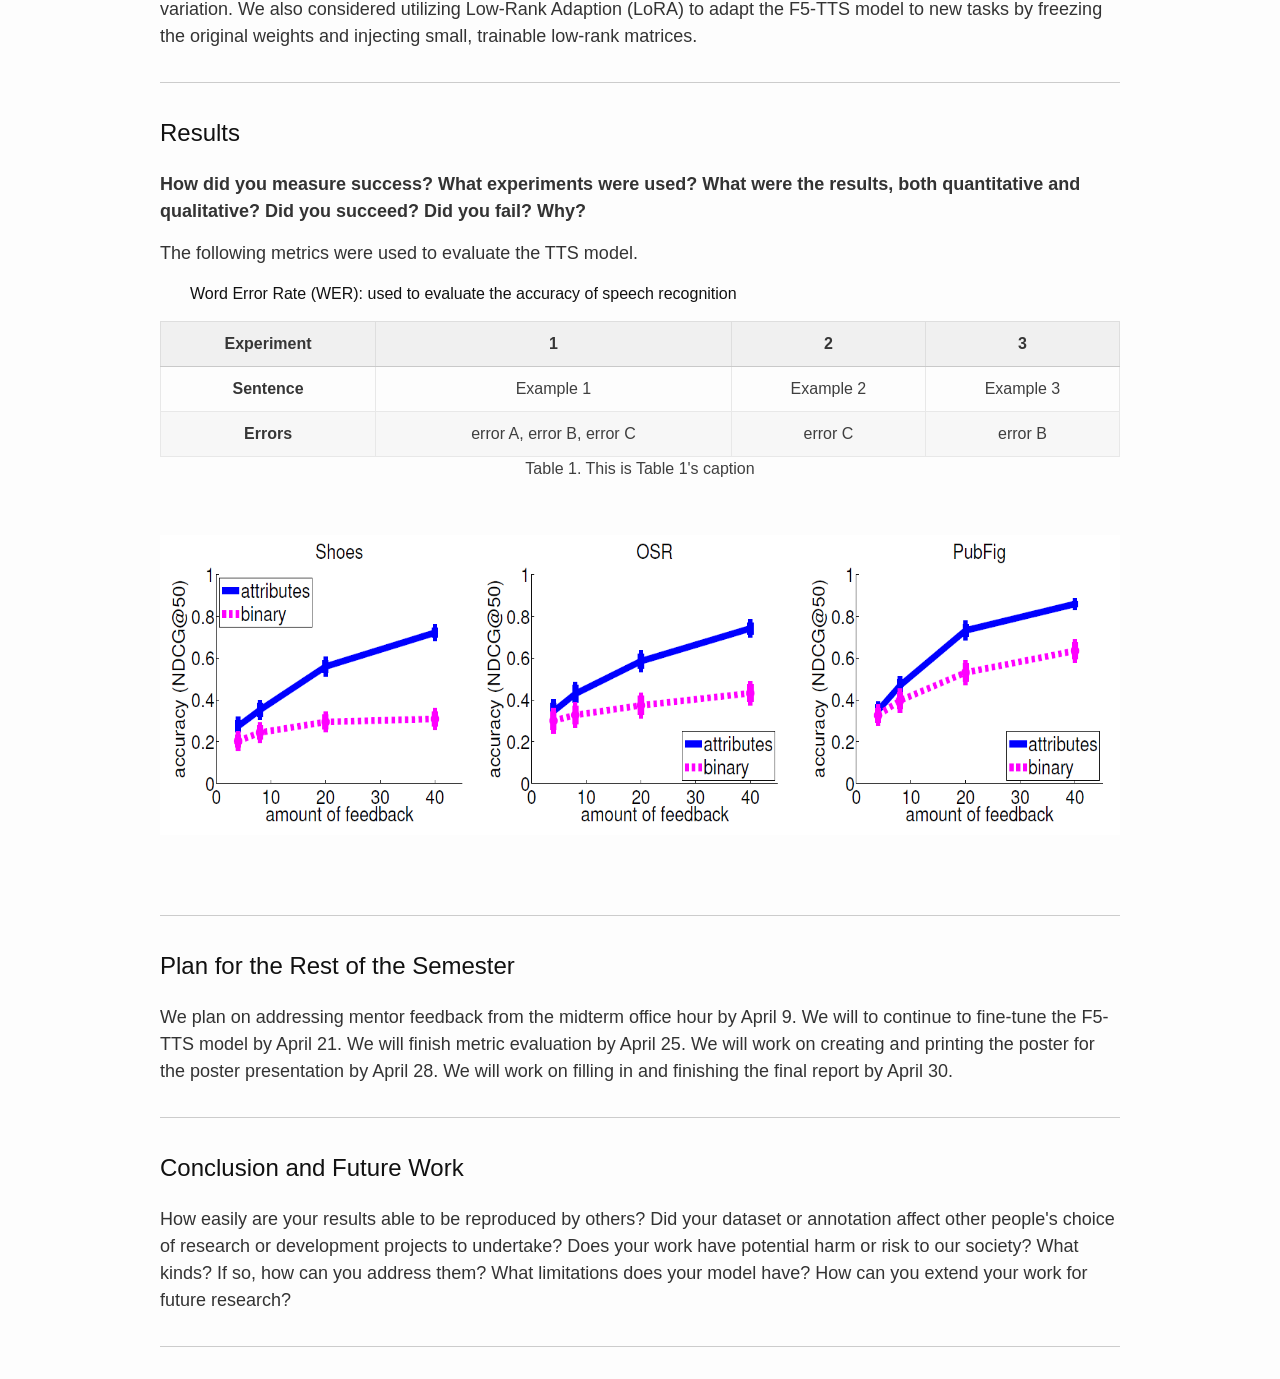
==== commit 558a6dfb: "updated webpage with task definition & feedback plan" ====
--- a/csci5541_webtemplate/index.html
+++ b/csci5541_webtemplate/index.html
@@ -93,7 +93,7 @@
           </span>
           <span class="link-block">
             <a
-              href=""
+              href="https://github.com/vybuin/viet_tts_project"
               target="_blank"
               class="external-link button is-normal is-rounded is-dark is-outlined"
             >
@@ -147,7 +147,7 @@
 <p>
 Despite rapid advancements in Text-to-Speech (TTS) technology, Vietnamese still remains underrepresented as a low-resource language. This disparity is particularly evident when attempting to synthesize diverse regional dialects. 
 The strict lexical tones and significant phonetic shifts between Northern, Central, and Southern Vietnamese present complex acoustic challenges that traditional synthesis pipelines and English-centric models struggle to resolve without dedicated, dialect-aware fine tuning.
-To address this gap, this project proposes a multi-dialect Vietnamese TTS system by fine-tuning the F5-TTS architecture. 
+To address this gap, this project proposes a multi-dialect Vietnamese TTS system by fine-tuning the Fairytaler that Fakes Fluent and Faithful speech with Flow Matching (F5-TTS) architecture. 
 </p>
 
 <p>
@@ -173,6 +173,15 @@
 
 <hr>
 
+<h2 id="task_def">Task Definition and Description</h2>
+
+<p>
+Vy Bui-Nguyen will work on parsing and cleaning data. Quenton Ni will work on fine tuning the F5-TTS model for the task. 
+Annalise Xiao will work on evaluating the model using predefined metrics. Cheston Opsasnick will work on documenting progress and generating the final report.
+</p>
+
+<hr>
+
 <h2 id="approach">Approach</h2>
 
 <p>
@@ -180,15 +189,15 @@
 </p>
 
 <p>
-The F5-TTS architecture was utilized for the multi-dialect Vietnamese TTS system.
-The planned approach is detailed below.
-  <ul>
-    <li>Extract speech samples labeled as Northern, Central, and Southern dialects from the Vietnamese Multi-Dialect (ViMD) dataset.</li>
-    <li>Train a F5-TTS model on pooled data from all three dialects without providing dialect labels as baseline model.</li>
-    <li>Finetune 3 models to include a learned dialect embedding corresponding to the three dialect classes.</li>
-    <li>Test each model’s accuracy on each dialect.</li>
-    <li>Compare intelligibility and dialect preservation between the three models.</li>
-  </ul> 
+The F5-TTS architecture was utilized for the multi-dialect Vietnamese TTS system. Our approach is detailed below.
+First, speech samples labeled as Northern, Central, and Southern dialects were extracted from the Vietnamese Multi-Dialect (ViMD) dataset. One hour was extracted for each dialect, totaling to three hours across three dialects.
+The following columns were extracted: audio_path, text, duration_sec, region, speaker_id, split, filename. An 80-10-10 split was used to divide the dataset into training, validation, and testing respectively.
+</p>
+
+<p>
+Next, we trained the model on pooled data from all three dialects without providing dialect labels as baseline model.
+Then, we finetuned the model to include a learned dialect embedding corresponding to the three dialect classes.
+Lastly, we tested the model’s accuracy on each dialect. We compared intelligibility and dialect preservation for the model.
 </p>
 
 <p>
@@ -197,7 +206,8 @@
 
 <p>
 One major challenge we anticipated was the scale of the ViMD dataset, which contains over 102 hours of speech data across 63 provincial dialects. We were concerned that processing and training on the full dataset would exceed the compute available on our local devices.
-We considered using a subset of the data, focusing on samples from the three main regional dialects (Northern, Central, and Southern) to make training more feasible while still preserving dialect variation.
+We considered using a subset of the data, focusing on samples from the three main regional dialects (Northern, Central, and Southern) to make training more feasible while still preserving dialect variation. 
+We also considered utilizing Low-Rank Adaption (LoRA) to adapt the F5-TTS model to new tasks by freezing the original weights and injecting small, trainable low-rank matrices.
 </p>
 
 <hr>
@@ -206,11 +216,11 @@
 <p>
 <b>How did you measure success? What experiments were used? What were the results, both quantitative and qualitative? Did you succeed? Did you fail? Why?</b>
 </p>
-<p>
-The following metrics were used to evaluate the TTS system.
+
+<p>
+The following metrics were used to evaluate the TTS model.
 <ul>
   <li>Word Error Rate (WER): used to evaluate the accuracy of speech recognition</li>
-  <li>F1-macro</li>
 </ul>
 </p>
 
@@ -247,15 +257,22 @@
 
 <hr>
 
-
+<h2 id="plan">Plan for the Rest of the Semester</h2>
+<p>
+  We plan on addressing mentor feedback from the midterm office hour by April 9. We will to continue to fine-tune the F5-TTS model by April 21.
+  We will finish metric evaluation by April 25. We will work on creating and printing the poster for the poster presentation by April 28.
+  We will work on filling in and finishing the final report by April 30.
+</p>
+
+<hr>
 
 <h2 id="conclusion">Conclusion and Future Work</h2>
 <p>
-
   How easily are your results able to be reproduced by others?
   Did your dataset or annotation affect other people's choice of research or development projects to undertake?
   Does your work have potential harm or risk to our society? What kinds? If so, how can you address them?
-  What limitations does your model have? How can you extend your work for future research?</p>
+  What limitations does your model have? How can you extend your work for future research?
+</p>
 
 
 <hr>
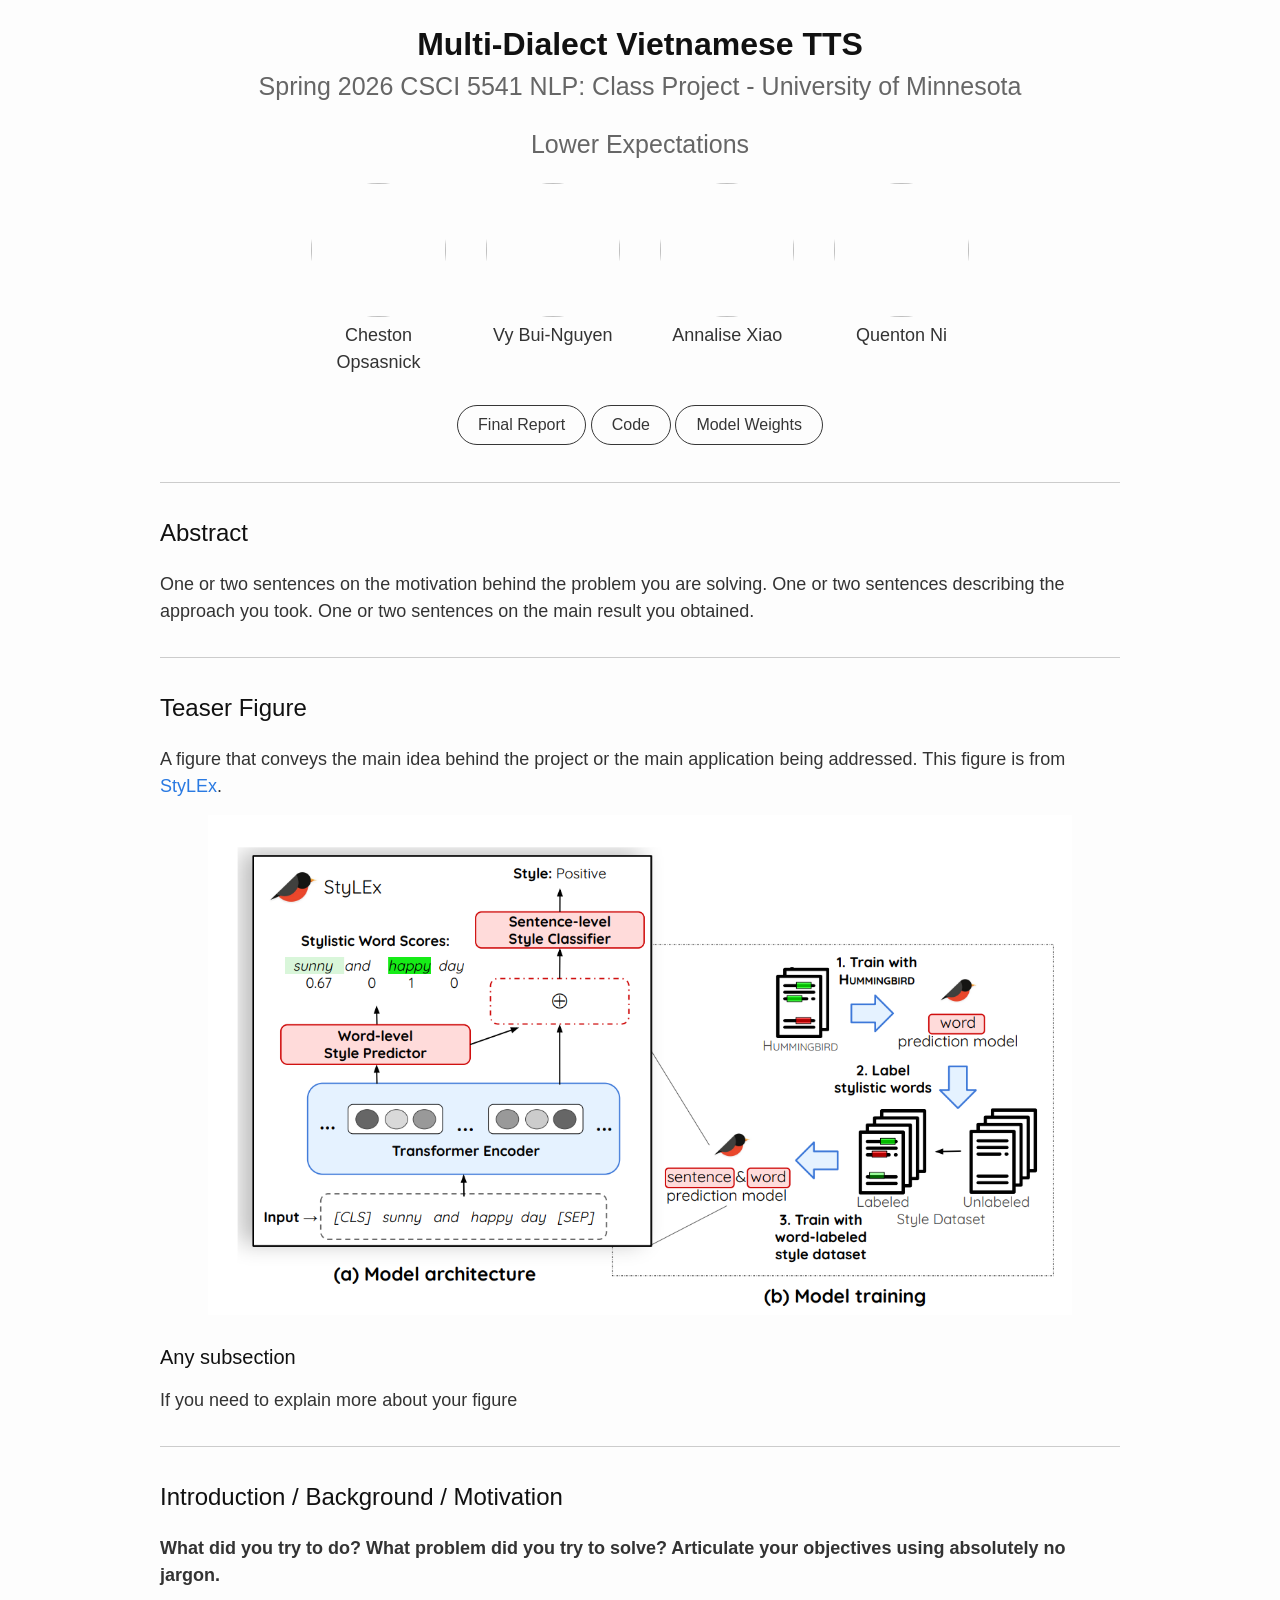
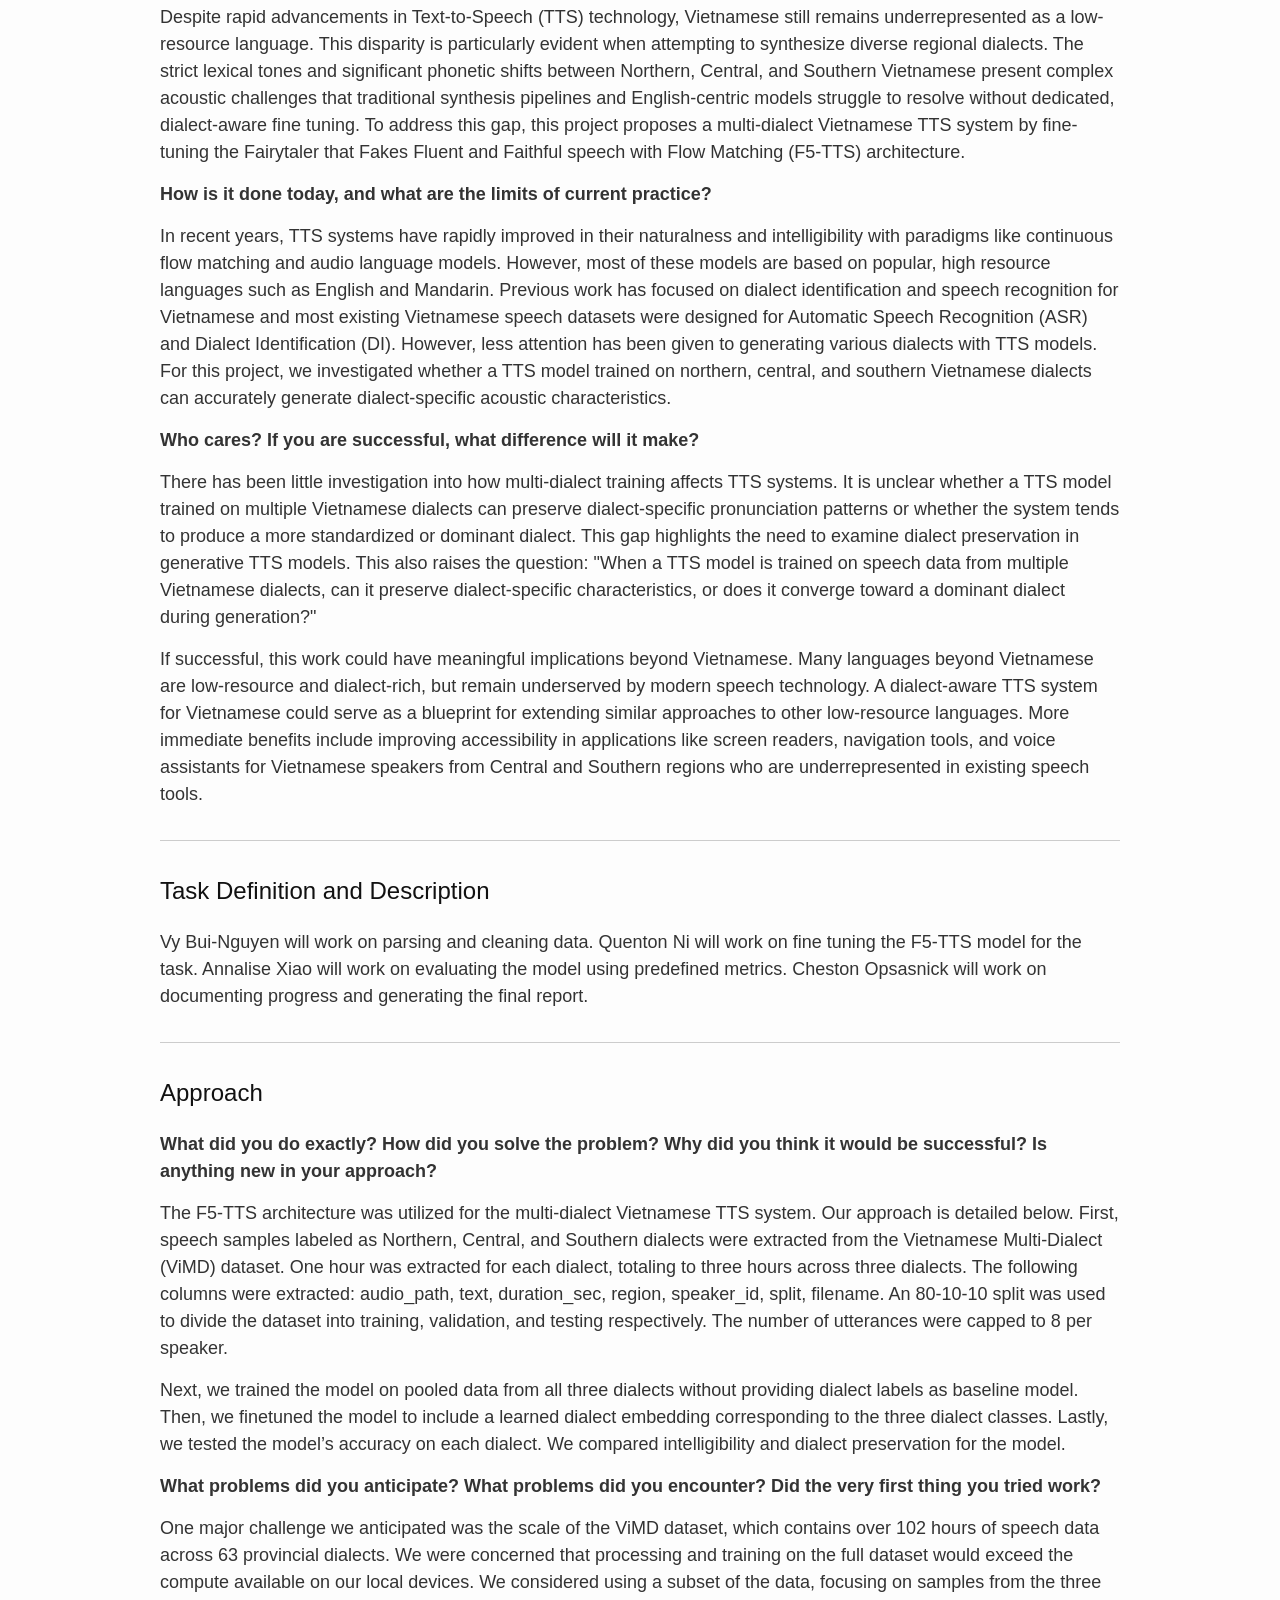
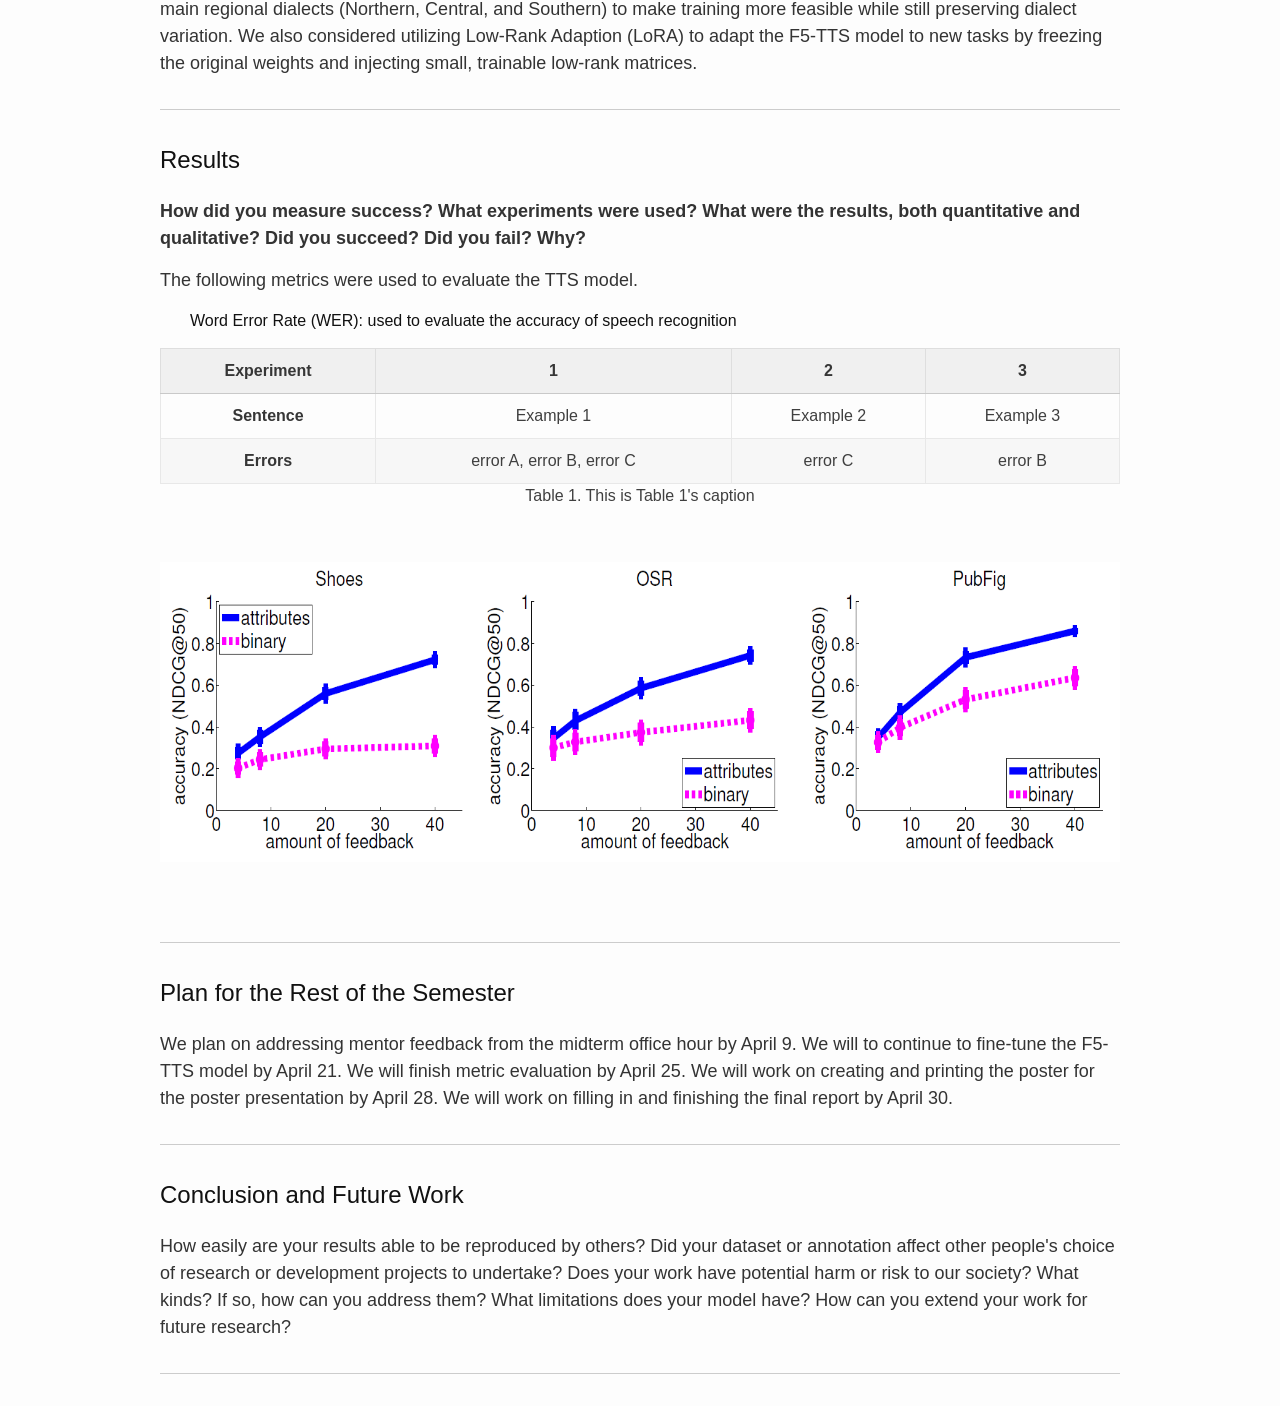
==== commit 6adb21b9: "updated approach section" ====
--- a/csci5541_webtemplate/index.html
+++ b/csci5541_webtemplate/index.html
@@ -191,7 +191,7 @@
 <p>
 The F5-TTS architecture was utilized for the multi-dialect Vietnamese TTS system. Our approach is detailed below.
 First, speech samples labeled as Northern, Central, and Southern dialects were extracted from the Vietnamese Multi-Dialect (ViMD) dataset. One hour was extracted for each dialect, totaling to three hours across three dialects.
-The following columns were extracted: audio_path, text, duration_sec, region, speaker_id, split, filename. An 80-10-10 split was used to divide the dataset into training, validation, and testing respectively.
+The following columns were extracted: audio_path, text, duration_sec, region, speaker_id, split, filename. An 80-10-10 split was used to divide the dataset into training, validation, and testing respectively. The number of utterances were capped to 8 per speaker.
 </p>
 
 <p>
